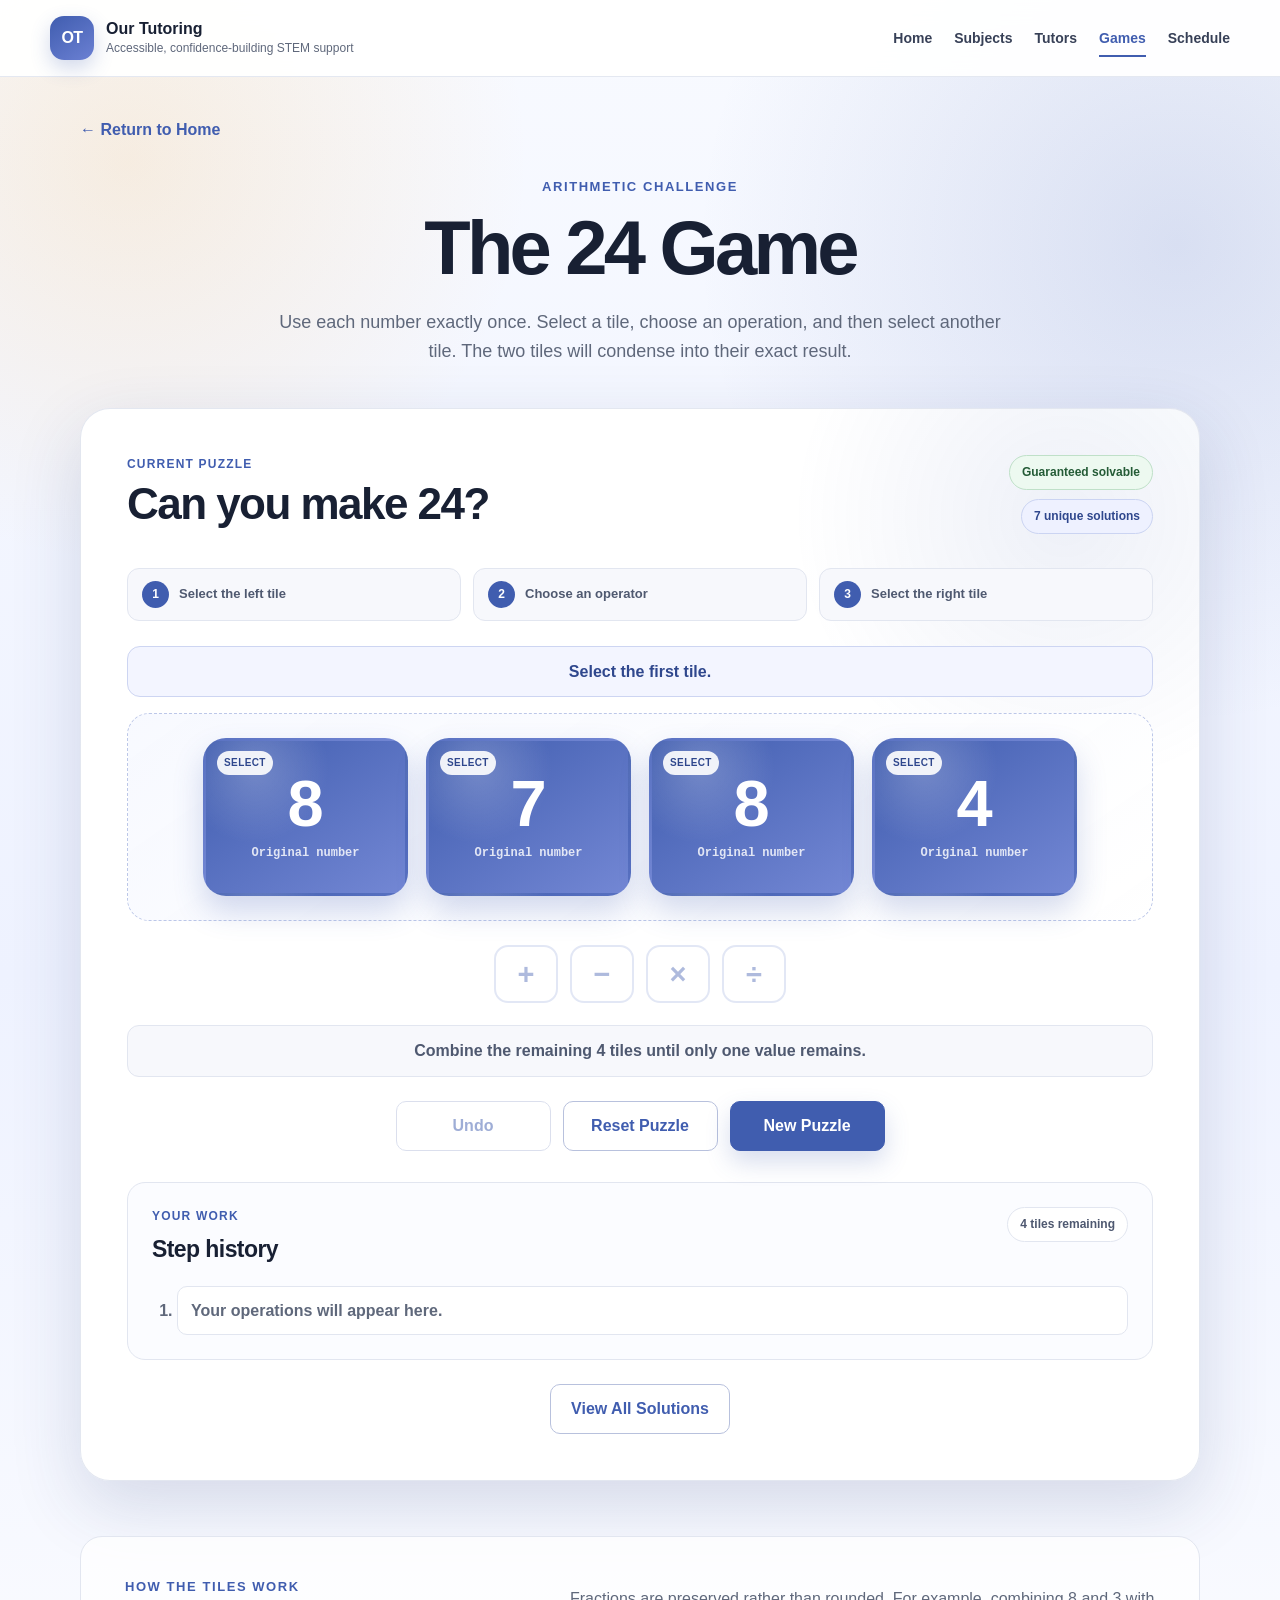
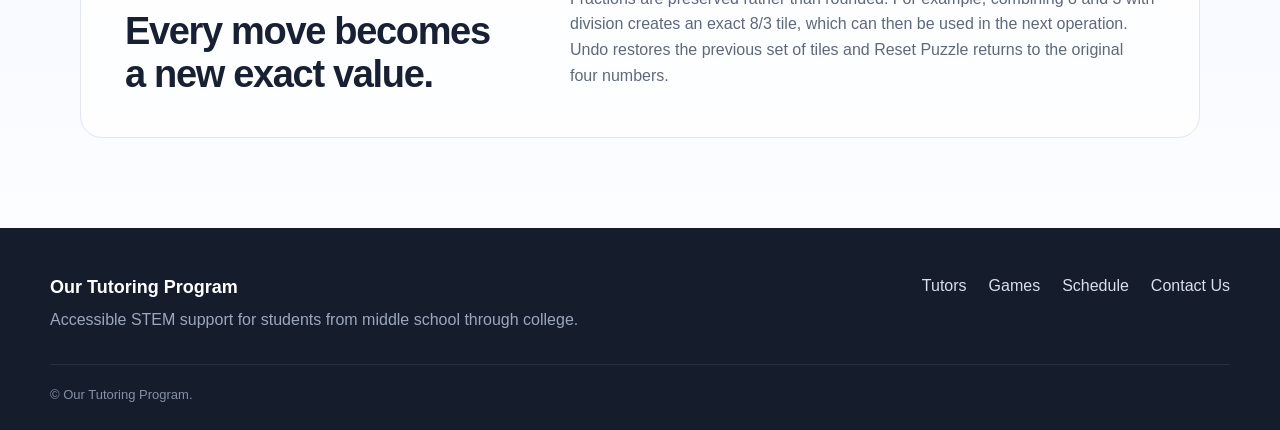
==== games/make_24/index.html @ 6d5e92e6 "Matches v1" ====
<!DOCTYPE html>
<html lang="en">

<head>
    <meta charset="UTF-8">

    <meta
        name="viewport"
        content="width=device-width, initial-scale=1.0"
    >

    <meta
        name="description"
        content="Play an interactive version of the 24 Game using exact arithmetic, step-by-step tile combinations, and a complete solution list."
    >

    <title>Make 24 | Our Tutoring Program</title>

    <link
        rel="stylesheet"
        href="../../styles.css"
    >

    <link
        rel="stylesheet"
        href="make_24.css"
    >

    <script
        src="make_24.js?v=4"
        defer
    ></script>
</head>

<body class="games-page">

    <header class="site-header">
        <div class="nav-container">

            <a
                class="brand"
                href="../../index.html"
                aria-label="Our Tutoring Program home"
            >
                <span
                    class="brand-mark"
                    aria-hidden="true"
                >
                    OT
                </span>

                <span class="brand-text">
                    <strong>Our Tutoring</strong>
                    <span>Accessible, confidence-building STEM support</span>
                </span>
            </a>

            <button
                id="menuButton"
                class="menu-button"
                type="button"
                aria-label="Open navigation menu"
                aria-expanded="false"
                aria-controls="mainNavigation"
            >
                <span></span>
                <span></span>
                <span></span>
            </button>

            <nav
                id="mainNavigation"
                class="main-navigation"
                aria-label="Main navigation"
            >
                <a href="../../index.html#home">Home</a>
                <a href="../../index.html#subjects">Subjects</a>
                <a href="../../index.html#tutors">Tutors</a>

                <a
                    href="../games.html"
                    aria-current="page"
                >
                    Games
                </a>

                <a href="../../scheduling/schedule.html">Schedule</a>
            </nav>

        </div>
    </header>

    <main class="game-page-main">

        <a
            class="game-back-link"
            href="../../index.html"
        >
            ← Return to Home
        </a>

        <section
            class="game-introduction"
            aria-labelledby="gameTitle"
        >
            <p class="eyebrow">
                Arithmetic challenge
            </p>

            <h1 id="gameTitle">
                The 24 Game
            </h1>

            <p>
                Use each number exactly once. Select a tile, choose an
                operation, and then select another tile. The two tiles will
                condense into their exact result.
            </p>
        </section>

        <section
            class="challenge-card"
            aria-labelledby="challengeHeading"
        >
            <div class="challenge-card-header">
                <div>
                    <p class="challenge-label">
                        Current puzzle
                    </p>

                    <h2 id="challengeHeading">
                        Can you make 24?
                    </h2>
                </div>

                <div class="puzzle-metadata">
                    <span class="puzzle-status">
                        Guaranteed solvable
                    </span>

                    <span
                        id="solutionCountBadge"
                        class="solution-count-badge"
                    >
                        Finding solutions…
                    </span>
                </div>
            </div>

            <div class="play-instructions">
                <div>
                    <span>1</span>
                    Select the left tile
                </div>

                <div>
                    <span>2</span>
                    Choose an operator
                </div>

                <div>
                    <span>3</span>
                    Select the right tile
                </div>
            </div>

            <div
                id="selectionPreview"
                class="selection-preview"
                aria-live="polite"
            >
                Select the first tile.
            </div>

            <div
                id="tileWorkspace"
                class="tile-workspace"
                aria-label="Interactive number tiles"
            ></div>

            <div
                id="operatorTray"
                class="operator-tray"
                aria-label="Arithmetic operators"
            >
                <button
                    class="operator-button"
                    type="button"
                    data-operator="+"
                    aria-label="Add"
                    disabled
                >
                    +
                </button>

                <button
                    class="operator-button"
                    type="button"
                    data-operator="-"
                    aria-label="Subtract"
                    disabled
                >
                    −
                </button>

                <button
                    class="operator-button"
                    type="button"
                    data-operator="*"
                    aria-label="Multiply"
                    disabled
                >
                    ×
                </button>

                <button
                    class="operator-button"
                    type="button"
                    data-operator="/"
                    aria-label="Divide"
                    disabled
                >
                    ÷
                </button>
            </div>

            <div
                id="gameFeedback"
                class="game-feedback"
                role="status"
                aria-live="polite"
            >
                Combine the four tiles until only one value remains.
            </div>

            <div class="game-controls">
                <button
                    id="undoButton"
                    class="game-control-button"
                    type="button"
                    disabled
                >
                    Undo
                </button>

                <button
                    id="resetButton"
                    class="game-control-button"
                    type="button"
                >
                    Reset Puzzle
                </button>

                <button
                    id="newPuzzleButton"
                    class="game-primary-button"
                    type="button"
                >
                    New Puzzle
                </button>
            </div>

            <section
                class="move-history-section"
                aria-labelledby="moveHistoryHeading"
            >
                <div class="move-history-header">
                    <div>
                        <p class="challenge-label">
                            Your work
                        </p>

                        <h3 id="moveHistoryHeading">
                            Step history
                        </h3>
                    </div>

                    <span
                        id="remainingTileCount"
                        class="remaining-tile-count"
                    >
                        4 tiles remaining
                    </span>
                </div>

                <ol
                    id="moveHistory"
                    class="move-history"
                >
                    <li class="empty-history">
                        Your operations will appear here.
                    </li>
                </ol>
            </section>

            <div class="solution-actions">
                <button
                    id="solutionsButton"
                    class="game-secondary-button"
                    type="button"
                    aria-expanded="false"
                    aria-controls="solutionsPanel"
                >
                    View All Solutions
                </button>
            </div>

            <section
                id="solutionsPanel"
                class="solutions-panel"
                hidden
                aria-labelledby="solutionsHeading"
            >
                <div class="solutions-header">
                    <div>
                        <p class="solution-label">
                            Complete answer key
                        </p>

                        <h3 id="solutionsHeading">
                            All unique solutions
                        </h3>
                    </div>

                    <span id="solutionsPanelCount"></span>
                </div>

                <p class="solutions-explanation">
                    Equivalent mirror arrangements for commutative operations
                    are removed, matching the uniqueness rules used by the
                    original Python solver.
                </p>

                <ol
                    id="solutionsList"
                    class="solutions-list"
                ></ol>
            </section>

            <p
                id="gameAnnouncement"
                class="visually-hidden"
                aria-live="polite"
            ></p>
        </section>

        <section class="game-explanation">
            <div>
                <p class="eyebrow">
                    How the tiles work
                </p>

                <h2>
                    Every move becomes a new exact value.
                </h2>
            </div>

            <p>
                Fractions are preserved rather than rounded. For example,
                combining 8 and 3 with division creates an exact 8/3 tile,
                which can then be used in the next operation. Undo restores
                the previous set of tiles and Reset Puzzle returns to the
                original four numbers.
            </p>
        </section>

    </main>

    <footer class="site-footer">
        <div class="footer-container">
            <div>
                <strong>
                    Our Tutoring Program
                </strong>

                <p>
                    Accessible STEM support for students from middle school
                    through college.
                </p>
            </div>

            <div class="footer-links">
                <a href="../../contact_us/contact_us.html">
                    Tutors
                </a>

                <a href="../games.html">
                    Games
                </a>

                <a href="../../scheduling/schedule.html">
                    Schedule
                </a>

                <a href="mailto:mingbei.liu@gmail.com">
                    Contact Us
                </a>
            </div>
        </div>

        <p class="copyright">
            © Our Tutoring Program.
        </p>
    </footer>

</body>

</html>
---- styles.css ----
:root {
    --primary: #405daf;
    --primary-dark: #2f478d;
    --primary-light: #eef1ff;
    --accent: #f4b860;
    --ink: #182033;
    --muted: #5f687b;
    --surface: #ffffff;
    --surface-soft: #f7f8fc;
    --border: #e2e6f0;
    --shadow: 0 18px 50px rgba(32, 49, 94, 0.12);
    --shadow-soft: 0 10px 30px rgba(32, 49, 94, 0.08);
}

* {
    box-sizing: border-box;
}

html {
    scroll-behavior: smooth;
}

body {
    margin: 0;
    color: var(--ink);
    background: #ffffff;
    font-family: Arial, Helvetica, sans-serif;
    line-height: 1.6;
}

body.modal-open {
    overflow: hidden;
}

button,
a,
input {
    font: inherit;
}

a {
    color: inherit;
}

button {
    cursor: pointer;
}

img {
    display: block;
    max-width: 100%;
}

[hidden] {
    display: none !important;
}

.site-header {
    position: sticky;
    z-index: 100;
    top: 0;
    border-bottom: 1px solid rgba(226, 230, 240, 0.9);
    background: rgba(255, 255, 255, 0.94);
    backdrop-filter: blur(14px);
}

.nav-container {
    display: flex;
    width: min(1180px, calc(100% - 40px));
    min-height: 76px;
    align-items: center;
    justify-content: space-between;
    gap: 24px;
    margin: 0 auto;
}

.brand {
    display: inline-flex;
    align-items: center;
    gap: 12px;
    text-decoration: none;
}

.brand-mark {
    display: grid;
    width: 44px;
    height: 44px;
    place-items: center;
    color: #ffffff;
    background: linear-gradient(145deg, var(--primary), #6b80d3);
    border-radius: 14px;
    box-shadow: 0 8px 20px rgba(64, 93, 175, 0.24);
    font-weight: 800;
    letter-spacing: -0.04em;
}

.brand-text {
    display: flex;
    flex-direction: column;
    line-height: 1.15;
}

.brand-text strong {
    font-size: 16px;
}

.brand-text span {
    margin-top: 4px;
    color: var(--muted);
    font-size: 12px;
}

.main-navigation {
    display: flex;
    align-items: center;
    gap: 22px;
}

.main-navigation > a {
    position: relative;
    color: #374057;
    font-size: 14px;
    font-weight: 700;
    text-decoration: none;
}

.main-navigation > a::after {
    position: absolute;
    right: 0;
    bottom: -8px;
    left: 0;
    height: 2px;
    background: var(--primary);
    content: "";
    transform: scaleX(0);
    transition: transform 0.2s ease;
}

.main-navigation > a:hover::after,
.main-navigation > a:focus-visible::after {
    transform: scaleX(1);
}

.account-controls {
    display: flex;
    align-items: center;
    gap: 10px;
    margin-left: 2px;
}

.nav-login-button,
.nav-signup-button,
.logout-button {
    padding: 10px 17px;
    border-radius: 9px;
    font-size: 14px;
    font-weight: 800;
}

.nav-login-button,
.logout-button {
    color: var(--primary);
    background: #ffffff;
    border: 1px solid var(--border);
}

.nav-signup-button {
    color: #ffffff;
    background: var(--primary);
    border: 1px solid var(--primary);
}

.nav-login-button:hover,
.logout-button:hover {
    background: var(--primary-light);
}

.nav-signup-button:hover {
    background: var(--primary-dark);
}

.welcome-user {
    max-width: 170px;
    overflow: hidden;
    color: #35405b;
    font-size: 14px;
    font-weight: 700;
    text-overflow: ellipsis;
    white-space: nowrap;
}

.menu-button {
    display: none;
    width: 44px;
    height: 44px;
    align-items: center;
    justify-content: center;
    flex-direction: column;
    gap: 5px;
    padding: 0;
    background: transparent;
    border: 1px solid var(--border);
    border-radius: 10px;
}

.menu-button span {
    width: 20px;
    height: 2px;
    background: var(--ink);
}

.hero-section {
    position: relative;
    overflow: hidden;
    background:
        radial-gradient(circle at 20% 15%, rgba(244, 184, 96, 0.17), transparent 28%),
        linear-gradient(135deg, #f9faff 0%, #eef2ff 52%, #ffffff 100%);
}

.hero-decoration {
    position: absolute;
    border: 1px solid rgba(64, 93, 175, 0.12);
    border-radius: 50%;
}

.hero-decoration-one {
    top: -170px;
    right: -110px;
    width: 470px;
    height: 470px;
}

.hero-decoration-two {
    bottom: -220px;
    left: -150px;
    width: 430px;
    height: 430px;
}

.hero-container {
    position: relative;
    display: grid;
    width: min(1180px, calc(100% - 40px));
    min-height: 650px;
    grid-template-columns: minmax(0, 1.05fr) minmax(380px, 0.95fr);
    align-items: center;
    gap: 75px;
    margin: 0 auto;
    padding: 86px 0 96px;
}

.eyebrow {
    margin: 0 0 12px;
    color: var(--primary);
    font-size: 13px;
    font-weight: 800;
    letter-spacing: 0.12em;
    text-transform: uppercase;
}

.hero-copy h1 {
    max-width: 720px;
    margin: 0;
    font-size: clamp(42px, 5.1vw, 69px);
    line-height: 1.04;
    letter-spacing: -0.045em;
}

.hero-copy h1 span {
    color: var(--primary);
}

.hero-description {
    max-width: 660px;
    margin: 26px 0 0;
    color: var(--muted);
    font-size: 19px;
    line-height: 1.7;
}

.hero-actions {
    display: flex;
    flex-wrap: wrap;
    gap: 14px;
    margin-top: 33px;
}

.primary-button,
.secondary-button,
.light-button {
    display: inline-flex;
    min-height: 52px;
    align-items: center;
    justify-content: center;
    padding: 13px 23px;
    border-radius: 10px;
    font-weight: 800;
    text-align: center;
    text-decoration: none;
    transition: transform 0.2s ease, box-shadow 0.2s ease, background 0.2s ease;
}

.primary-button {
    color: #ffffff;
    background: var(--primary);
    box-shadow: 0 12px 25px rgba(64, 93, 175, 0.23);
}

.primary-button:hover,
.light-button:hover {
    transform: translateY(-2px);
    box-shadow: 0 14px 30px rgba(64, 93, 175, 0.25);
}

.secondary-button {
    color: var(--primary);
    background: #ffffff;
    border: 1px solid var(--border);
}

.secondary-button:hover {
    background: var(--primary-light);
    transform: translateY(-2px);
}

.hero-benefits {
    display: flex;
    flex-wrap: wrap;
    gap: 10px 22px;
    margin-top: 27px;
    color: #596276;
    font-size: 14px;
    font-weight: 700;
}

.hero-visual {
    position: relative;
    min-height: 430px;
}

.visual-card {
    background: rgba(255, 255, 255, 0.95);
    border: 1px solid rgba(226, 230, 240, 0.95);
    box-shadow: var(--shadow);
}

.main-visual-card {
    position: absolute;
    top: 50%;
    right: 20px;
    width: min(100%, 430px);
    padding: 34px;
    border-radius: 24px;
    transform: translateY(-50%) rotate(1.5deg);
}

.visual-label {
    margin: 0 0 24px;
    color: var(--muted);
    font-size: 13px;
    font-weight: 800;
    letter-spacing: 0.08em;
    text-transform: uppercase;
}

.session-row {
    display: flex;
    align-items: center;
    gap: 16px;
}

.session-icon {
    display: grid;
    width: 62px;
    height: 62px;
    flex: 0 0 auto;
    place-items: center;
    color: #ffffff;
    background: linear-gradient(145deg, var(--primary), #7386d1);
    border-radius: 18px;
    font-size: 29px;
    font-weight: 800;
}

.session-row div:last-child {
    display: flex;
    flex-direction: column;
}

.session-row strong {
    font-size: 17px;
}

.session-row span {
    color: var(--muted);
    font-size: 14px;
}

.progress-label {
    display: flex;
    justify-content: space-between;
    margin-top: 40px;
    color: var(--muted);
    font-size: 13px;
}

.progress-label strong {
    color: var(--primary);
}

.progress-track {
    height: 10px;
    margin-top: 10px;
    overflow: hidden;
    background: #e8ebf5;
    border-radius: 999px;
}

.progress-fill {
    width: 78%;
    height: 100%;
    background: linear-gradient(90deg, var(--primary), #8a9be0);
    border-radius: inherit;
}

.floating-card {
    position: absolute;
    z-index: 2;
    display: flex;
    align-items: center;
    gap: 12px;
    padding: 15px 18px;
    border-radius: 16px;
}

.floating-card-top {
    top: 26px;
    right: 0;
}

.floating-card-bottom {
    bottom: 34px;
    left: 0;
}

.floating-icon {
    display: grid;
    width: 38px;
    height: 38px;
    place-items: center;
    color: var(--primary);
    background: var(--primary-light);
    border-radius: 12px;
    font-weight: 800;
}

.floating-card div {
    display: flex;
    flex-direction: column;
}

.floating-card strong {
    font-size: 14px;
}

.floating-card span:last-child {
    color: var(--muted);
    font-size: 12px;
}

.section {
    width: min(1180px, calc(100% - 40px));
    margin: 0 auto;
    padding: 92px 0;
}

.section-heading {
    max-width: 720px;
    margin: 0 auto 42px;
    text-align: center;
}

.section-heading h2,
.benefits-copy h2,
.final-cta-card h2 {
    margin: 0;
    font-size: clamp(32px, 4vw, 47px);
    line-height: 1.15;
    letter-spacing: -0.035em;
}

.section-heading > p:last-child,
.benefits-copy > p,
.final-cta-card > div > p:last-child {
    margin: 17px auto 0;
    color: var(--muted);
    font-size: 17px;
}

.subject-grid {
    display: grid;
    grid-template-columns: repeat(4, minmax(0, 1fr));
    gap: 18px;
}

.subject-card {
    padding: 28px;
    background: var(--surface);
    border: 1px solid var(--border);
    border-radius: 18px;
    box-shadow: var(--shadow-soft);
    transition: transform 0.2s ease, box-shadow 0.2s ease;
}

.subject-card:hover {
    transform: translateY(-5px);
    box-shadow: var(--shadow);
}

.subject-icon {
    display: grid;
    width: 54px;
    height: 54px;
    place-items: center;
    color: var(--primary);
    background: var(--primary-light);
    border-radius: 15px;
    font-size: 21px;
    font-weight: 800;
}

.subject-card h3 {
    margin: 20px 0 8px;
    font-size: 20px;
}

.subject-card p {
    margin: 0;
    color: var(--muted);
    font-size: 15px;
}

.benefits-section {
    padding-top: 25px;
}

.benefits-panel {
    display: grid;
    grid-template-columns: 0.9fr 1.1fr;
    gap: 70px;
    padding: 58px;
    background: linear-gradient(135deg, #f6f8ff, #ffffff);
    border: 1px solid var(--border);
    border-radius: 28px;
    box-shadow: var(--shadow-soft);
}

.benefits-copy {
    align-self: center;
}

.text-link {
    display: inline-block;
    margin-top: 25px;
    color: var(--primary);
    font-weight: 800;
    text-decoration: none;
}

.text-link:hover {
    text-decoration: underline;
}

.benefit-list {
    display: grid;
    gap: 16px;
}

.benefit-list article {
    display: flex;
    gap: 18px;
    padding: 22px;
    background: #ffffff;
    border: 1px solid var(--border);
    border-radius: 16px;
}

.benefit-list article > span {
    color: var(--primary);
    font-size: 13px;
    font-weight: 900;
}

.benefit-list h3 {
    margin: 0 0 5px;
    font-size: 18px;
}

.benefit-list p {
    margin: 0;
    color: var(--muted);
    font-size: 14px;
}

.tutors-section {
    padding-top: 76px;
}

.tutor-grid {
    display: grid;
    grid-template-columns: repeat(3, minmax(0, 1fr));
    gap: 24px;
}

.tutor-card {
    overflow: hidden;
    background: #ffffff;
    border: 1px solid var(--border);
    border-radius: 20px;
    box-shadow: var(--shadow-soft);
    transition: transform 0.2s ease, box-shadow 0.2s ease;
}

.tutor-card:hover {
    transform: translateY(-6px);
    box-shadow: var(--shadow);
}

.tutor-card img {
    width: 100%;
    height: 270px;
    object-fit: cover;
    object-position: center top;
    background: var(--surface-soft);
}

.tutor-card-content {
    padding: 25px;
}

.tutor-subject {
    color: var(--primary);
    font-size: 12px;
    font-weight: 800;
    letter-spacing: 0.06em;
    text-transform: uppercase;
}

.tutor-card h3 {
    margin: 8px 0 7px;
    font-size: 25px;
}

.tutor-card p {
    min-height: 72px;
    margin: 0;
    color: var(--muted);
    font-size: 15px;
}

.tutor-card a {
    display: inline-block;
    margin-top: 18px;
    color: var(--primary);
    font-weight: 800;
    text-decoration: none;
}

.tutor-card a:hover {
    text-decoration: underline;
}

.centered-action {
    display: flex;
    justify-content: center;
    margin-top: 36px;
}

.final-cta-section {
    width: min(1180px, calc(100% - 40px));
    margin: 0 auto;
    padding: 0 0 90px;
}

.final-cta-card {
    display: flex;
    align-items: center;
    justify-content: space-between;
    gap: 40px;
    padding: 52px 58px;
    color: #ffffff;
    background:
        radial-gradient(circle at 80% 15%, rgba(255, 255, 255, 0.18), transparent 24%),
        linear-gradient(135deg, var(--primary-dark), var(--primary));
    border-radius: 25px;
    box-shadow: 0 22px 55px rgba(47, 71, 141, 0.25);
}

.final-cta-card .eyebrow,
.final-cta-card > div > p:last-child {
    color: rgba(255, 255, 255, 0.78);
}

.final-cta-card > div {
    max-width: 720px;
}

.light-button {
    flex: 0 0 auto;
    color: var(--primary-dark);
    background: #ffffff;
}

.site-footer {
    padding: 45px 0 24px;
    color: #d9deeb;
    background: #151c2c;
}

.footer-container {
    display: flex;
    width: min(1180px, calc(100% - 40px));
    align-items: flex-start;
    justify-content: space-between;
    gap: 30px;
    margin: 0 auto;
}

.footer-container strong {
    color: #ffffff;
    font-size: 18px;
}

.footer-container p {
    margin: 5px 0 0;
    color: #9ca7bd;
}

.footer-links {
    display: flex;
    flex-wrap: wrap;
    gap: 22px;
}

.footer-links a {
    color: #d9deeb;
    text-decoration: none;
}

.footer-links a:hover {
    color: #ffffff;
}

.copyright {
    width: min(1180px, calc(100% - 40px));
    margin: 32px auto 0;
    padding-top: 20px;
    color: #8590a7;
    border-top: 1px solid rgba(255, 255, 255, 0.08);
    font-size: 13px;
}

.auth-dialog {
    width: min(920px, calc(100% - 30px));
    max-height: calc(100vh - 30px);
    padding: 0;
    overflow: auto;
    background: #ffffff;
    border: 0;
    border-radius: 24px;
    box-shadow: 0 30px 90px rgba(9, 19, 48, 0.35);
}

.auth-dialog::backdrop {
    background: rgba(12, 18, 33, 0.62);
    backdrop-filter: blur(4px);
}

.auth-layout {
    display: grid;
    grid-template-columns: 0.9fr 1.1fr;
    min-height: 600px;
}

.auth-decoration {
    position: relative;
    padding: 58px 42px;
    color: #ffffff;
    background:
        radial-gradient(circle at 85% 10%, rgba(255, 255, 255, 0.16), transparent 28%),
        linear-gradient(145deg, var(--primary-dark), var(--primary));
}

.auth-decoration .eyebrow {
    color: rgba(255, 255, 255, 0.7);
}

.auth-decoration h2 {
    margin: 0;
    font-size: 36px;
    line-height: 1.15;
    letter-spacing: -0.035em;
}

.auth-decoration > p:not(.eyebrow) {
    margin: 18px 0 34px;
    color: rgba(255, 255, 255, 0.76);
}

.auth-feature {
    display: flex;
    align-items: center;
    gap: 11px;
    margin-top: 17px;
}

.auth-feature span {
    display: grid;
    width: 30px;
    height: 30px;
    place-items: center;
    color: var(--primary-dark);
    background: #ffffff;
    border-radius: 50%;
    font-size: 13px;
    font-weight: 900;
}

.auth-feature p {
    margin: 0;
    font-size: 14px;
    font-weight: 700;
}

.auth-form-panel {
    position: relative;
    padding: 46px 48px 34px;
}

.close-auth-button {
    display: grid;
    width: 38px;
    height: 38px;
    place-items: center;
    padding: 0;
    border-radius: 50%;
    font-size: 26px;
    line-height: 1;
}

.desktop-close-button {
    position: absolute;
    top: 18px;
    right: 18px;
    color: var(--muted);
    background: var(--surface-soft);
    border: 1px solid var(--border);
}

.mobile-close-button {
    display: none;
}

.auth-tabs {
    display: grid;
    grid-template-columns: 1fr 1fr;
    gap: 5px;
    margin: 0 45px 34px 0;
    padding: 5px;
    background: var(--surface-soft);
    border-radius: 11px;
}

.auth-tab {
    padding: 10px;
    color: var(--muted);
    background: transparent;
    border: 0;
    border-radius: 8px;
    font-weight: 800;
}

.auth-tab.active {
    color: var(--primary);
    background: #ffffff;
    box-shadow: 0 4px 12px rgba(33, 47, 85, 0.08);
}

.auth-panel h2 {
    margin: 0;
    font-size: 30px;
    letter-spacing: -0.03em;
}

.auth-panel > p {
    margin: 7px 0 24px;
    color: var(--muted);
}

.auth-panel form {
    display: grid;
}

.auth-panel label {
    margin: 14px 0 6px;
    color: #353e53;
    font-size: 13px;
    font-weight: 800;
}

.auth-panel input {
    width: 100%;
    min-height: 46px;
    padding: 10px 12px;
    color: var(--ink);
    background: #ffffff;
    border: 1px solid #cfd5e3;
    border-radius: 9px;
    outline: none;
}

.auth-panel input:focus {
    border-color: var(--primary);
    box-shadow: 0 0 0 3px rgba(64, 93, 175, 0.13);
}

.auth-submit-button {
    min-height: 49px;
    margin-top: 24px;
    color: #ffffff;
    background: var(--primary);
    border: 0;
    border-radius: 9px;
    font-weight: 800;
}

.auth-submit-button:hover {
    background: var(--primary-dark);
}

.auth-message {
    margin-bottom: 18px;
    padding: 11px 13px;
    color: #245b36;
    background: #edf9f0;
    border: 1px solid #bfe0c8;
    border-radius: 8px;
    font-size: 14px;
}

.auth-message.error {
    color: #8a1c1c;
    background: #fff0f0;
    border-color: #e7aaaa;
}

.prototype-note {
    margin: 24px 0 0;
    color: #7b8497;
    font-size: 12px;
    line-height: 1.5;
}

@media (max-width: 980px) {
    .main-navigation {
        position: absolute;
        top: 76px;
        right: 20px;
        left: 20px;
        display: none;
        align-items: stretch;
        flex-direction: column;
        gap: 4px;
        padding: 18px;
        background: #ffffff;
        border: 1px solid var(--border);
        border-radius: 16px;
        box-shadow: var(--shadow);
    }

    .main-navigation.open {
        display: flex;
    }

    .main-navigation > a {
        padding: 10px;
    }

    .main-navigation > a::after {
        display: none;
    }

    .account-controls {
        display: grid;
        grid-template-columns: 1fr 1fr;
        margin-top: 8px;
    }

    .signed-in-controls {
        grid-template-columns: 1fr auto;
        align-items: center;
    }

    .welcome-user {
        padding-left: 10px;
    }

    .menu-button {
        display: flex;
    }

    .hero-container {
        grid-template-columns: 1fr;
        gap: 35px;
        padding: 68px 0 85px;
    }

    .hero-copy {
        max-width: 790px;
    }

    .hero-visual {
        width: min(100%, 610px);
        min-height: 390px;
        margin: 0 auto;
    }

    .main-visual-card {
        right: 50%;
        transform: translate(50%, -50%) rotate(1.5deg);
    }

    .subject-grid {
        grid-template-columns: repeat(2, minmax(0, 1fr));
    }

    .benefits-panel {
        grid-template-columns: 1fr;
        gap: 40px;
    }

    .tutor-card img {
        height: 240px;
    }
}

@media (max-width: 760px) {
    .nav-container,
    .hero-container,
    .section,
    .final-cta-section,
    .footer-container,
    .copyright {
        width: min(100% - 28px, 1180px);
    }

    .brand-text span {
        display: none;
    }

    .hero-copy h1 {
        font-size: clamp(39px, 11vw, 55px);
    }

    .hero-description {
        font-size: 17px;
    }

    .section {
        padding: 72px 0;
    }

    .subject-grid,
    .tutor-grid {
        grid-template-columns: 1fr;
    }

    .tutor-card {
        display: grid;
        grid-template-columns: 175px 1fr;
    }

    .tutor-card img {
        height: 100%;
        min-height: 265px;
    }

    .tutor-card p {
        min-height: 0;
    }

    .benefits-panel {
        padding: 34px 26px;
    }

    .final-cta-card {
        align-items: flex-start;
        flex-direction: column;
        padding: 38px 28px;
    }

    .footer-container {
        flex-direction: column;
    }

    .auth-dialog {
        width: min(600px, calc(100% - 20px));
    }

    .auth-layout {
        grid-template-columns: 1fr;
    }

    .auth-decoration {
        padding: 34px 28px;
    }

    .auth-decoration h2 {
        max-width: 500px;
        font-size: 30px;
    }

    .auth-decoration > p:not(.eyebrow),
    .auth-feature {
        display: none;
    }

    .mobile-close-button {
        position: absolute;
        top: 14px;
        right: 14px;
        display: grid;
        color: #ffffff;
        background: rgba(255, 255, 255, 0.12);
        border: 1px solid rgba(255, 255, 255, 0.3);
    }

    .desktop-close-button {
        display: none;
    }

    .auth-form-panel {
        padding: 30px 28px;
    }

    .auth-tabs {
        margin-right: 0;
    }
}

@media (max-width: 540px) {
    .nav-container {
        min-height: 68px;
    }

    .main-navigation {
        top: 68px;
    }

    .brand-mark {
        width: 40px;
        height: 40px;
    }

    .hero-container {
        min-height: auto;
        padding: 54px 0 68px;
    }

    .hero-actions {
        flex-direction: column;
    }

    .primary-button,
    .secondary-button {
        width: 100%;
    }

    .hero-benefits {
        align-items: flex-start;
        flex-direction: column;
    }

    .hero-visual {
        min-height: 335px;
    }

    .main-visual-card {
        width: calc(100% - 18px);
        padding: 25px;
    }

    .floating-card-top {
        top: 0;
        right: 0;
    }

    .floating-card-bottom {
        bottom: 0;
    }

    .subject-grid {
        grid-template-columns: 1fr;
    }

    .tutor-card {
        display: block;
    }

    .tutor-card img {
        height: 275px;
        min-height: 0;
    }

    .section-heading h2,
    .benefits-copy h2,
    .final-cta-card h2 {
        font-size: 32px;
    }

    .account-controls {
        grid-template-columns: 1fr;
    }

    .signed-in-controls {
        grid-template-columns: 1fr;
    }

    .welcome-user {
        padding: 10px;
    }
}

/* ==========================================================
   Contact page

   Every selector is scoped beneath .contact-page so these rules
   cannot override the redesigned homepage.
   ========================================================== */

body.contact-page {
    min-height: 100vh;
    margin: 0;
    color: var(--ink);
    background:
        radial-gradient(circle at 8% 4%, rgba(244, 184, 96, 0.18), transparent 24rem),
        radial-gradient(circle at 94% 12%, rgba(64, 93, 175, 0.16), transparent 27rem),
        linear-gradient(180deg, #f7f9ff 0%, #eef2fb 100%);
}

.contact-page .contact-page-main {
    width: min(1040px, calc(100% - 40px));
    margin: 0 auto;
    padding: 52px 0 64px;
}

.contact-page .contact-page-header {
    max-width: 760px;
    margin: 0 auto 38px;
    text-align: center;
}

.contact-page .contact-page-eyebrow {
    margin: 0 0 8px;
    color: var(--primary);
    font-size: 13px;
    font-weight: 800;
    letter-spacing: 0.12em;
    text-transform: uppercase;
}

.contact-page .contact-page-header h1 {
    margin: 0;
    color: var(--ink);
    font-size: clamp(38px, 6vw, 58px);
    line-height: 1.08;
    letter-spacing: -0.04em;
}

.contact-page .contact-page-header > p:last-child {
    max-width: 650px;
    margin: 18px auto 0;
    color: var(--muted);
    font-size: 17px;
}

.contact-page .contact-card {
    display: grid;
    grid-template-columns: 220px minmax(0, 1fr);
    grid-template-areas:
        "title title"
        "photo contact"
        "photo resume"
        "bio bio";
    align-items: start;
    column-gap: 38px;
    row-gap: 14px;
    margin-bottom: 28px;
    padding: 34px;
    overflow: hidden;
    background: rgba(255, 255, 255, 0.96);
    border: 1px solid rgba(226, 230, 240, 0.95);
    border-radius: 22px;
    box-shadow: var(--shadow-soft);
}

.contact-page .contact-card h2 {
    grid-area: title;
    margin: 0 0 10px;
    color: var(--primary-dark);
    font-size: 30px;
    line-height: 1.2;
    text-align: left;
}

.contact-page .profile-picture {
    grid-area: photo;
    width: 220px;
    height: 220px;
    margin: 0;
    object-fit: cover;
    object-position: center top;
    background: var(--surface-soft);
    border: 7px solid #ffffff;
    border-radius: 22px;
    box-shadow: 0 12px 30px rgba(32, 49, 94, 0.14);
}

.contact-page .contact-information {
    grid-area: contact;
    align-self: end;
    margin: 0;
    padding: 20px 22px;
    background: var(--primary-light);
    border: 1px solid rgba(64, 93, 175, 0.12);
    border-radius: 14px;
    text-align: left;
}

.contact-page .contact-information p {
    margin: 7px 0;
    overflow-wrap: anywhere;
}

.contact-page .contact-information a {
    color: var(--primary-dark);
    font-weight: 800;
    text-decoration-thickness: 1px;
    text-underline-offset: 3px;
}

.contact-page .contact-information a:hover,
.contact-page .contact-information a:focus-visible {
    color: var(--primary);
}

.contact-page .resume-link {
    grid-area: resume;
    align-self: start;
    margin: 0;
    text-align: left;
}

.contact-page .resume-link a,
.contact-page .return-link a {
    display: inline-flex;
    min-height: 46px;
    align-items: center;
    justify-content: center;
    padding: 11px 19px;
    color: #ffffff;
    background: var(--primary);
    border: 1px solid var(--primary);
    border-radius: 10px;
    box-shadow: 0 8px 20px rgba(64, 93, 175, 0.2);
    font-weight: 800;
    text-align: center;
    text-decoration: none;
    transition:
        background-color 0.2s ease,
        border-color 0.2s ease,
        box-shadow 0.2s ease,
        transform 0.2s ease;
}

.contact-page .resume-link a:hover,
.contact-page .resume-link a:focus-visible,
.contact-page .return-link a:hover,
.contact-page .return-link a:focus-visible {
    color: #ffffff;
    background: var(--primary-dark);
    border-color: var(--primary-dark);
    box-shadow: 0 11px 25px rgba(47, 71, 141, 0.24);
    transform: translateY(-2px);
}

.contact-page .resume-link a:active,
.contact-page .return-link a:active {
    transform: translateY(0);
}

.contact-page .tutor-bio {
    grid-area: bio;
    max-width: none;
    margin: 10px 0 0;
    padding-top: 26px;
    color: #424b60;
    border-top: 1px solid var(--border);
}

.contact-page .tutor-bio p {
    margin: 0 0 17px;
}

.contact-page .tutor-bio p:last-child {
    margin-bottom: 0;
}

.contact-page .contact-card--compact {
    grid-template-columns: 1fr;
    grid-template-areas:
        "title"
        "contact";
}

.contact-page .contact-card--compact h2,
.contact-page .contact-card--compact .contact-information {
    width: 100%;
}

.contact-page .return-link {
    margin: 34px 0 0;
    text-align: center;
}

.contact-page .return-link a {
    color: var(--primary-dark);
    background: #ffffff;
    border-color: var(--border);
    box-shadow: var(--shadow-soft);
}

.contact-page .return-link a:hover,
.contact-page .return-link a:focus-visible {
    color: #ffffff;
}

@media (max-width: 720px) {
    .contact-page .contact-page-main {
        width: min(100% - 24px, 1040px);
        padding: 34px 0 46px;
    }

    .contact-page .contact-page-header {
        margin-bottom: 28px;
    }

    .contact-page .contact-card {
        grid-template-columns: 1fr;
        grid-template-areas:
            "title"
            "photo"
            "contact"
            "resume"
            "bio";
        gap: 18px;
        padding: 24px;
    }

    .contact-page .contact-card h2 {
        margin-bottom: 0;
        text-align: center;
    }

    .contact-page .profile-picture {
        width: min(220px, 72vw);
        height: min(220px, 72vw);
        margin: 0 auto;
        border-radius: 50%;
    }

    .contact-page .contact-information,
    .contact-page .resume-link {
        text-align: center;
    }

    .contact-page .tutor-bio {
        margin-top: 0;
        padding-top: 22px;
    }
}

@media (max-width: 430px) {
    .contact-page .contact-page-main {
        width: min(100% - 16px, 1040px);
    }

    .contact-page .contact-page-header h1 {
        font-size: 36px;
    }

    .contact-page .contact-page-header > p:last-child {
        font-size: 15px;
    }

    .contact-page .contact-card {
        padding: 19px;
        border-radius: 17px;
    }

    .contact-page .contact-card h2 {
        font-size: 26px;
    }

    .contact-page .resume-link a,
    .contact-page .return-link a {
        width: 100%;
    }
}
---- games/make_24/make_24.css ----
:root {
    --game-success: #237a4b;
    --game-success-soft: #edf9f1;
    --game-error: #9b3030;
    --game-error-soft: #fff0f0;
    --game-selection: #f4b860;
    --game-card-shadow:
        0 24px 70px rgba(38, 57, 110, 0.16);
}

body.games-page {
    min-height: 100vh;
    background:
        radial-gradient(
            circle at 10% 8%,
            rgba(244, 184, 96, 0.19),
            transparent 25rem
        ),
        radial-gradient(
            circle at 92% 12%,
            rgba(64, 93, 175, 0.16),
            transparent 30rem
        ),
        linear-gradient(
            180deg,
            #f8faff 0%,
            #eef2ff 48%,
            #ffffff 100%
        );
}

.main-navigation > a[aria-current="page"] {
    color: var(--primary);
}

.main-navigation > a[aria-current="page"]::after {
    transform: scaleX(1);
}

.game-page-main {
    width: min(1120px, calc(100% - 40px));
    margin: 0 auto;
    padding: 40px 0 90px;
}

.game-back-link {
    display: inline-block;
    margin-bottom: 34px;
    color: var(--primary);
    font-weight: 800;
    text-decoration: none;
}

.game-back-link:hover,
.game-back-link:focus-visible {
    text-decoration: underline;
}

.game-introduction {
    max-width: 820px;
    margin: 0 auto 42px;
    text-align: center;
}

.game-introduction h1 {
    margin: 0;
    color: var(--ink);
    font-size: clamp(46px, 8vw, 76px);
    line-height: 1.02;
    letter-spacing: -0.05em;
}

.game-introduction > p:last-child {
    max-width: 730px;
    margin: 21px auto 0;
    color: var(--muted);
    font-size: 18px;
}

.challenge-card {
    padding: 46px;
    background:
        radial-gradient(
            circle at 88% 10%,
            rgba(64, 93, 175, 0.09),
            transparent 17rem
        ),
        rgba(255, 255, 255, 0.97);
    border: 1px solid rgba(226, 230, 240, 0.95);
    border-radius: 30px;
    box-shadow: var(--game-card-shadow);
}

.challenge-card-header {
    display: flex;
    align-items: flex-start;
    justify-content: space-between;
    gap: 28px;
}

.challenge-label,
.solution-label {
    margin: 0 0 5px;
    color: var(--primary);
    font-size: 12px;
    font-weight: 900;
    letter-spacing: 0.1em;
    text-transform: uppercase;
}

.challenge-card-header h2 {
    margin: 0;
    font-size: clamp(30px, 5vw, 44px);
    line-height: 1.15;
    letter-spacing: -0.035em;
}

.puzzle-metadata {
    display: flex;
    align-items: flex-end;
    flex-direction: column;
    gap: 9px;
}

.puzzle-status,
.solution-count-badge,
.remaining-tile-count {
    display: inline-flex;
    align-items: center;
    min-height: 34px;
    padding: 7px 12px;
    border-radius: 999px;
    font-size: 12px;
    font-weight: 900;
}

.puzzle-status {
    color: #245b36;
    background: #edf9f0;
    border: 1px solid #bfe0c8;
}

.solution-count-badge {
    color: var(--primary-dark);
    background: var(--primary-light);
    border: 1px solid #cbd4f2;
}

.play-instructions {
    display: grid;
    grid-template-columns: repeat(3, minmax(0, 1fr));
    gap: 12px;
    margin-top: 34px;
}

.play-instructions div {
    display: flex;
    align-items: center;
    gap: 10px;
    padding: 12px 14px;
    color: #4f5970;
    background: var(--surface-soft);
    border: 1px solid var(--border);
    border-radius: 12px;
    font-size: 13px;
    font-weight: 800;
}

.play-instructions span {
    display: grid;
    width: 27px;
    height: 27px;
    flex: 0 0 auto;
    place-items: center;
    color: #ffffff;
    background: var(--primary);
    border-radius: 50%;
    font-size: 12px;
}

.selection-preview {
    min-height: 51px;
    margin: 25px 0 16px;
    padding: 12px 17px;
    color: var(--primary-dark);
    background: #f3f5ff;
    border: 1px solid #cdd5f2;
    border-radius: 13px;
    font-weight: 900;
    text-align: center;
}

.tile-workspace {
    display: flex;
    min-height: 208px;
    align-items: stretch;
    justify-content: center;
    flex-wrap: wrap;
    gap: 18px;
    padding: 24px;
    background:
        linear-gradient(
            145deg,
            rgba(247, 249, 255, 0.94),
            rgba(255, 255, 255, 0.98)
        );
    border: 1px dashed #bcc7e8;
    border-radius: 22px;
}

.value-tile {
    position: relative;
    display: flex;
    width: min(205px, calc(25% - 14px));
    min-width: 160px;
    min-height: 158px;
    align-items: center;
    justify-content: center;
    flex-direction: column;
    gap: 8px;
    padding: 20px 14px;
    color: #ffffff;
    background:
        radial-gradient(
            circle at 24% 18%,
            rgba(255, 255, 255, 0.22),
            transparent 38%
        ),
        linear-gradient(
            145deg,
            var(--primary),
            #7387d4
        );
    border: 3px solid transparent;
    border-radius: 23px;
    box-shadow:
        0 15px 30px rgba(64, 93, 175, 0.22);
    cursor: pointer;
    text-align: center;
    transition:
        border-color 0.17s ease,
        box-shadow 0.17s ease,
        opacity 0.17s ease,
        transform 0.17s ease;
}

.value-tile:hover,
.value-tile:focus-visible {
    box-shadow:
        0 21px 42px rgba(64, 93, 175, 0.29);
    outline: none;
    transform: translateY(-4px);
}

.value-tile.selected {
    border-color: var(--game-selection);
    box-shadow:
        0 0 0 5px rgba(244, 184, 96, 0.23),
        0 21px 42px rgba(64, 93, 175, 0.29);
    transform: translateY(-5px);
}

.value-tile.selectable-second:not(.selected) {
    animation: tilePulse 1.4s ease-in-out infinite;
}

.value-tile.unavailable {
    cursor: default;
    opacity: 0.58;
}

.value-tile.result-tile {
    animation: resultArrival 0.35s ease both;
}

.tile-value {
    font-size: clamp(40px, 6vw, 65px);
    font-weight: 900;
    line-height: 1;
    overflow-wrap: anywhere;
}

.tile-expression {
    max-width: 100%;
    overflow: hidden;
    color: rgba(255, 255, 255, 0.82);
    font-family:
        "Courier New",
        Courier,
        monospace;
    font-size: 12px;
    font-weight: 700;
    text-overflow: ellipsis;
    white-space: nowrap;
}

.tile-order-label {
    position: absolute;
    top: 10px;
    left: 11px;
    padding: 4px 7px;
    color: var(--primary-dark);
    background: rgba(255, 255, 255, 0.9);
    border-radius: 999px;
    font-size: 10px;
    font-weight: 900;
    letter-spacing: 0.04em;
    text-transform: uppercase;
}

.operator-tray {
    display: flex;
    justify-content: center;
    flex-wrap: wrap;
    gap: 12px;
    margin-top: 24px;
}

.operator-button {
    display: grid;
    width: 64px;
    height: 58px;
    place-items: center;
    color: var(--primary);
    background: #ffffff;
    border: 2px solid #bcc7e8;
    border-radius: 14px;
    font-size: 29px;
    font-weight: 900;
    transition:
        background-color 0.17s ease,
        border-color 0.17s ease,
        color 0.17s ease,
        transform 0.17s ease;
}

.operator-button:not(:disabled):hover,
.operator-button:not(:disabled):focus-visible,
.operator-button.active {
    color: #ffffff;
    background: var(--primary);
    border-color: var(--primary);
    outline: none;
    transform: translateY(-2px);
}

.operator-button:disabled {
    cursor: not-allowed;
    opacity: 0.42;
}

.game-feedback {
    min-height: 48px;
    margin-top: 22px;
    padding: 12px 16px;
    color: #4f5970;
    background: var(--surface-soft);
    border: 1px solid var(--border);
    border-radius: 12px;
    font-weight: 800;
    text-align: center;
}

.game-feedback.success {
    color: var(--game-success);
    background: var(--game-success-soft);
    border-color: #b8dfc6;
}

.game-feedback.error {
    color: var(--game-error);
    background: var(--game-error-soft);
    border-color: #e4b2b2;
}

.game-controls,
.solution-actions {
    display: flex;
    justify-content: center;
    flex-wrap: wrap;
    gap: 12px;
    margin-top: 24px;
}

.game-primary-button,
.game-secondary-button,
.game-control-button {
    min-width: 155px;
    min-height: 49px;
    padding: 11px 20px;
    border-radius: 10px;
    font-weight: 900;
    transition:
        background-color 0.17s ease,
        border-color 0.17s ease,
        color 0.17s ease,
        transform 0.17s ease;
}

.game-primary-button {
    color: #ffffff;
    background: var(--primary);
    border: 1px solid var(--primary);
    box-shadow:
        0 11px 24px rgba(64, 93, 175, 0.21);
}

.game-primary-button:hover,
.game-primary-button:focus-visible {
    background: var(--primary-dark);
    border-color: var(--primary-dark);
    transform: translateY(-2px);
}

.game-secondary-button,
.game-control-button {
    color: var(--primary);
    background: #ffffff;
    border: 1px solid #b8c1dd;
}

.game-secondary-button:hover,
.game-secondary-button:focus-visible,
.game-control-button:not(:disabled):hover,
.game-control-button:not(:disabled):focus-visible {
    color: #ffffff;
    background: var(--primary);
    border-color: var(--primary);
    transform: translateY(-2px);
}

.game-control-button:disabled {
    cursor: not-allowed;
    opacity: 0.5;
}

.move-history-section {
    margin-top: 31px;
    padding: 24px;
    background: #fbfcff;
    border: 1px solid var(--border);
    border-radius: 18px;
}

.move-history-header,
.solutions-header {
    display: flex;
    align-items: flex-start;
    justify-content: space-between;
    gap: 20px;
}

.move-history-header h3,
.solutions-header h3 {
    margin: 0;
    font-size: 23px;
    letter-spacing: -0.025em;
}

.remaining-tile-count {
    color: #4e5870;
    background: #ffffff;
    border: 1px solid var(--border);
}

.move-history {
    display: grid;
    gap: 10px;
    margin: 18px 0 0;
    padding-left: 25px;
}

.move-history li {
    padding: 11px 13px;
    color: #3d4760;
    background: #ffffff;
    border: 1px solid var(--border);
    border-radius: 10px;
    font-family:
        "Courier New",
        Courier,
        monospace;
    font-weight: 800;
}

.move-history .empty-history {
    color: var(--muted);
    font-family: Arial, Helvetica, sans-serif;
    font-weight: 600;
}

.solutions-panel {
    margin-top: 25px;
    padding: 27px;
    background:
        linear-gradient(
            145deg,
            #f6f8ff,
            #ffffff
        );
    border: 1px solid #ccd5f1;
    border-radius: 18px;
}

.solutions-header > span {
    color: var(--primary-dark);
    font-weight: 900;
}

.solutions-explanation {
    margin: 13px 0 20px;
    color: var(--muted);
    font-size: 14px;
}

.solutions-list {
    display: grid;
    grid-template-columns: repeat(2, minmax(0, 1fr));
    gap: 10px 28px;
    max-height: 500px;
    margin: 0;
    padding: 4px 4px 4px 29px;
    overflow: auto;
}

.solutions-list li {
    padding: 11px 13px;
    color: var(--primary-dark);
    background: #ffffff;
    border: 1px solid var(--border);
    border-radius: 10px;
    font-family:
        "Courier New",
        Courier,
        monospace;
    font-size: 14px;
    font-weight: 900;
    overflow-wrap: anywhere;
}

.game-explanation {
    display: grid;
    grid-template-columns: minmax(0, 0.8fr) minmax(0, 1.2fr);
    align-items: center;
    gap: 55px;
    margin-top: 55px;
    padding: 40px 44px;
    background: rgba(255, 255, 255, 0.78);
    border: 1px solid var(--border);
    border-radius: 22px;
}

.game-explanation h2 {
    margin: 0;
    font-size: clamp(27px, 4vw, 38px);
    line-height: 1.15;
    letter-spacing: -0.035em;
}

.game-explanation > p {
    margin: 0;
    color: var(--muted);
}

.visually-hidden {
    position: absolute !important;
    width: 1px !important;
    height: 1px !important;
    padding: 0 !important;
    overflow: hidden !important;
    clip: rect(0, 0, 0, 0) !important;
    white-space: nowrap !important;
    border: 0 !important;
}

@keyframes resultArrival {
    from {
        opacity: 0;
        transform: scale(0.76);
    }

    to {
        opacity: 1;
        transform: scale(1);
    }
}

@keyframes tilePulse {
    0%,
    100% {
        box-shadow:
            0 15px 30px rgba(64, 93, 175, 0.22);
    }

    50% {
        box-shadow:
            0 0 0 5px rgba(64, 93, 175, 0.13),
            0 18px 37px rgba(64, 93, 175, 0.29);
    }
}

@media (max-width: 850px) {
    .game-page-main {
        width: min(100% - 26px, 1120px);
        padding-top: 28px;
    }

    .challenge-card {
        padding: 32px 24px;
        border-radius: 23px;
    }

    .challenge-card-header,
    .move-history-header,
    .solutions-header {
        flex-direction: column;
        gap: 14px;
    }

    .puzzle-metadata {
        align-items: flex-start;
    }

    .play-instructions {
        grid-template-columns: 1fr;
    }

    .value-tile {
        width: calc(50% - 9px);
        min-width: 135px;
    }

    .solutions-list {
        grid-template-columns: 1fr;
    }

    .game-explanation {
        grid-template-columns: 1fr;
        gap: 18px;
        padding: 31px 26px;
    }
}

@media (max-width: 480px) {
    .game-page-main {
        width: min(100% - 16px, 1120px);
    }

    .game-introduction h1 {
        font-size: 45px;
    }

    .game-introduction > p:last-child {
        font-size: 16px;
    }

    .challenge-card {
        padding: 24px 15px;
    }

    .tile-workspace {
        gap: 10px;
        padding: 14px;
    }

    .value-tile {
        width: calc(50% - 5px);
        min-width: 0;
        min-height: 120px;
        padding: 18px 9px;
        border-radius: 18px;
    }

    .tile-value {
        font-size: 42px;
    }

    .operator-button {
        width: 57px;
        height: 53px;
    }

    .game-primary-button,
    .game-secondary-button,
    .game-control-button {
        width: 100%;
    }

    .move-history-section,
    .solutions-panel {
        padding: 20px 15px;
    }
}
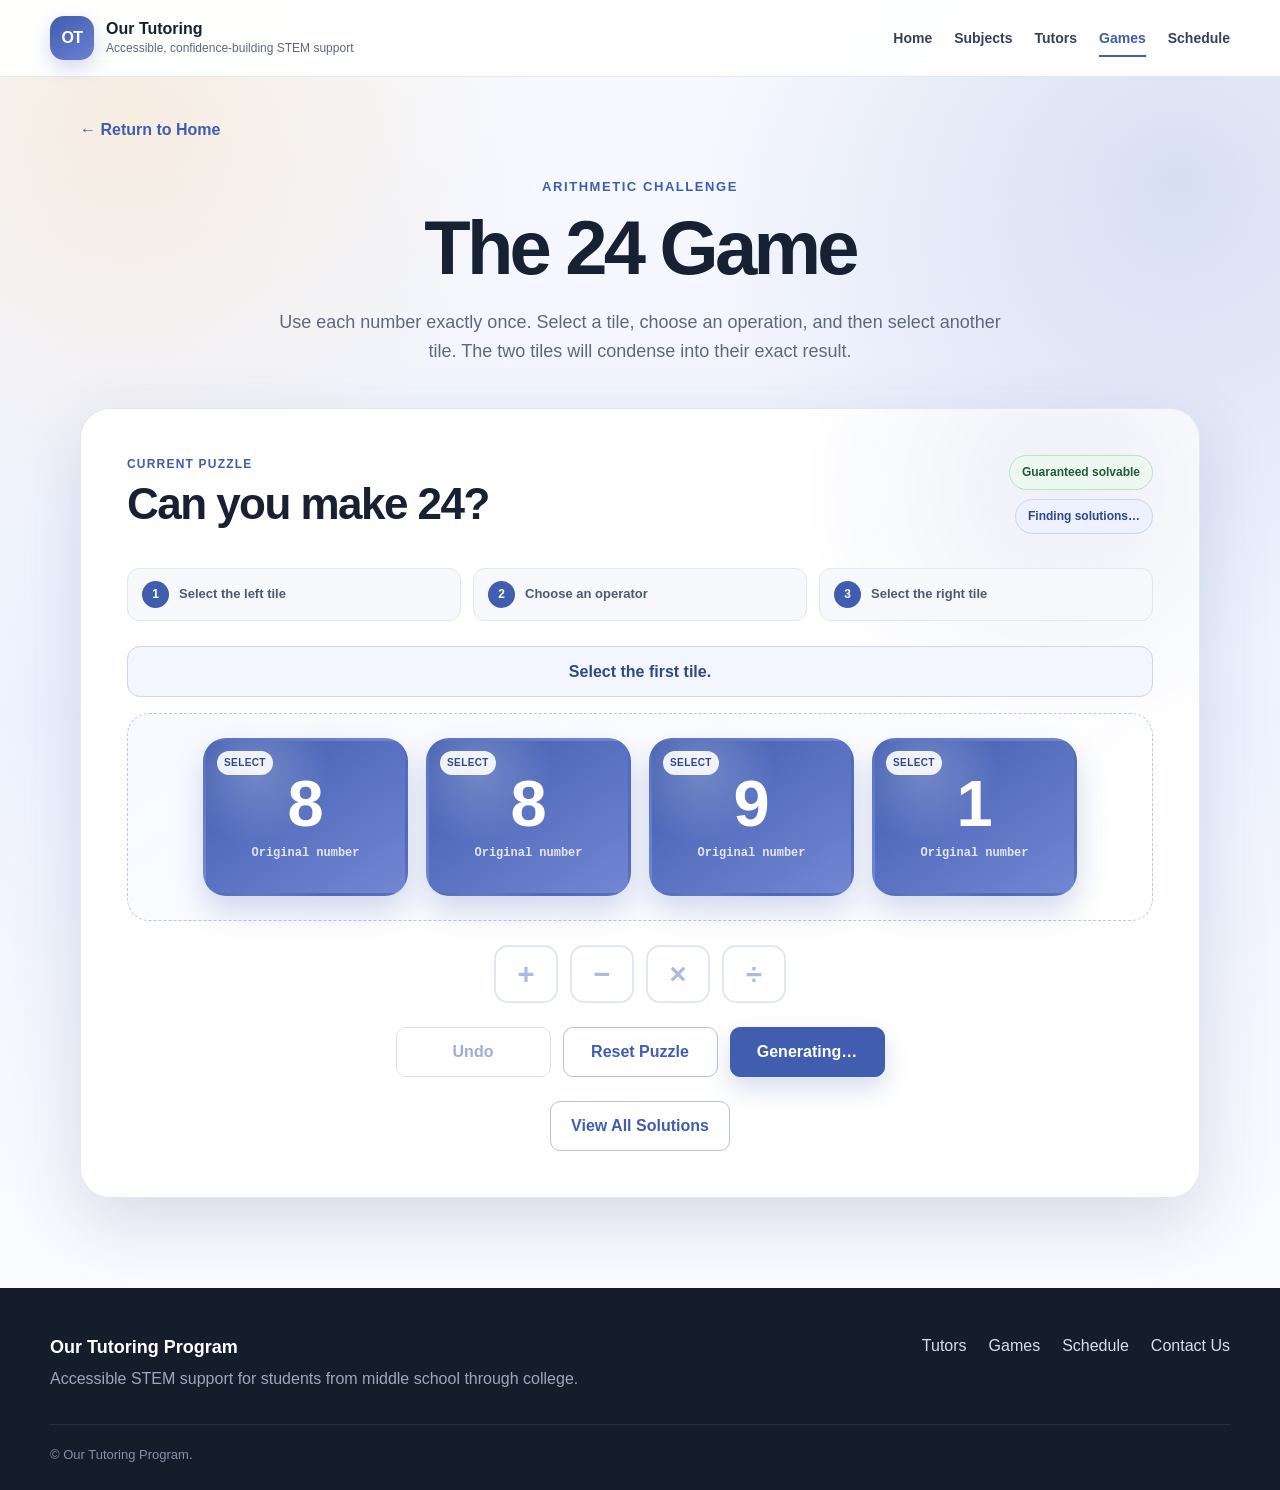
==== commit cd45c32e: "fixed 24 partially" ====
--- a/games/make_24/index.html
+++ b/games/make_24/index.html
@@ -224,14 +224,6 @@
                 </button>
             </div>
 
-            <div
-                id="gameFeedback"
-                class="game-feedback"
-                role="status"
-                aria-live="polite"
-            >
-                Combine the four tiles until only one value remains.
-            </div>
 
             <div class="game-controls">
                 <button
@@ -260,38 +252,6 @@
                 </button>
             </div>
 
-            <section
-                class="move-history-section"
-                aria-labelledby="moveHistoryHeading"
-            >
-                <div class="move-history-header">
-                    <div>
-                        <p class="challenge-label">
-                            Your work
-                        </p>
-
-                        <h3 id="moveHistoryHeading">
-                            Step history
-                        </h3>
-                    </div>
-
-                    <span
-                        id="remainingTileCount"
-                        class="remaining-tile-count"
-                    >
-                        4 tiles remaining
-                    </span>
-                </div>
-
-                <ol
-                    id="moveHistory"
-                    class="move-history"
-                >
-                    <li class="empty-history">
-                        Your operations will appear here.
-                    </li>
-                </ol>
-            </section>
 
             <div class="solution-actions">
                 <button
@@ -344,26 +304,6 @@
             ></p>
         </section>
 
-        <section class="game-explanation">
-            <div>
-                <p class="eyebrow">
-                    How the tiles work
-                </p>
-
-                <h2>
-                    Every move becomes a new exact value.
-                </h2>
-            </div>
-
-            <p>
-                Fractions are preserved rather than rounded. For example,
-                combining 8 and 3 with division creates an exact 8/3 tile,
-                which can then be used in the next operation. Undo restores
-                the previous set of tiles and Reset Puzzle returns to the
-                original four numbers.
-            </p>
-        </section>
-
     </main>
 
     <footer class="site-footer">
--- a/styles.css
+++ b/styles.css
@@ -499,8 +499,8 @@
 
 .subject-grid {
     display: grid;
-    grid-template-columns: repeat(4, minmax(0, 1fr));
-    gap: 18px;
+    grid-template-columns: repeat(5, minmax(0, 1fr));
+    gap: 12px;
 }
 
 .subject-card {
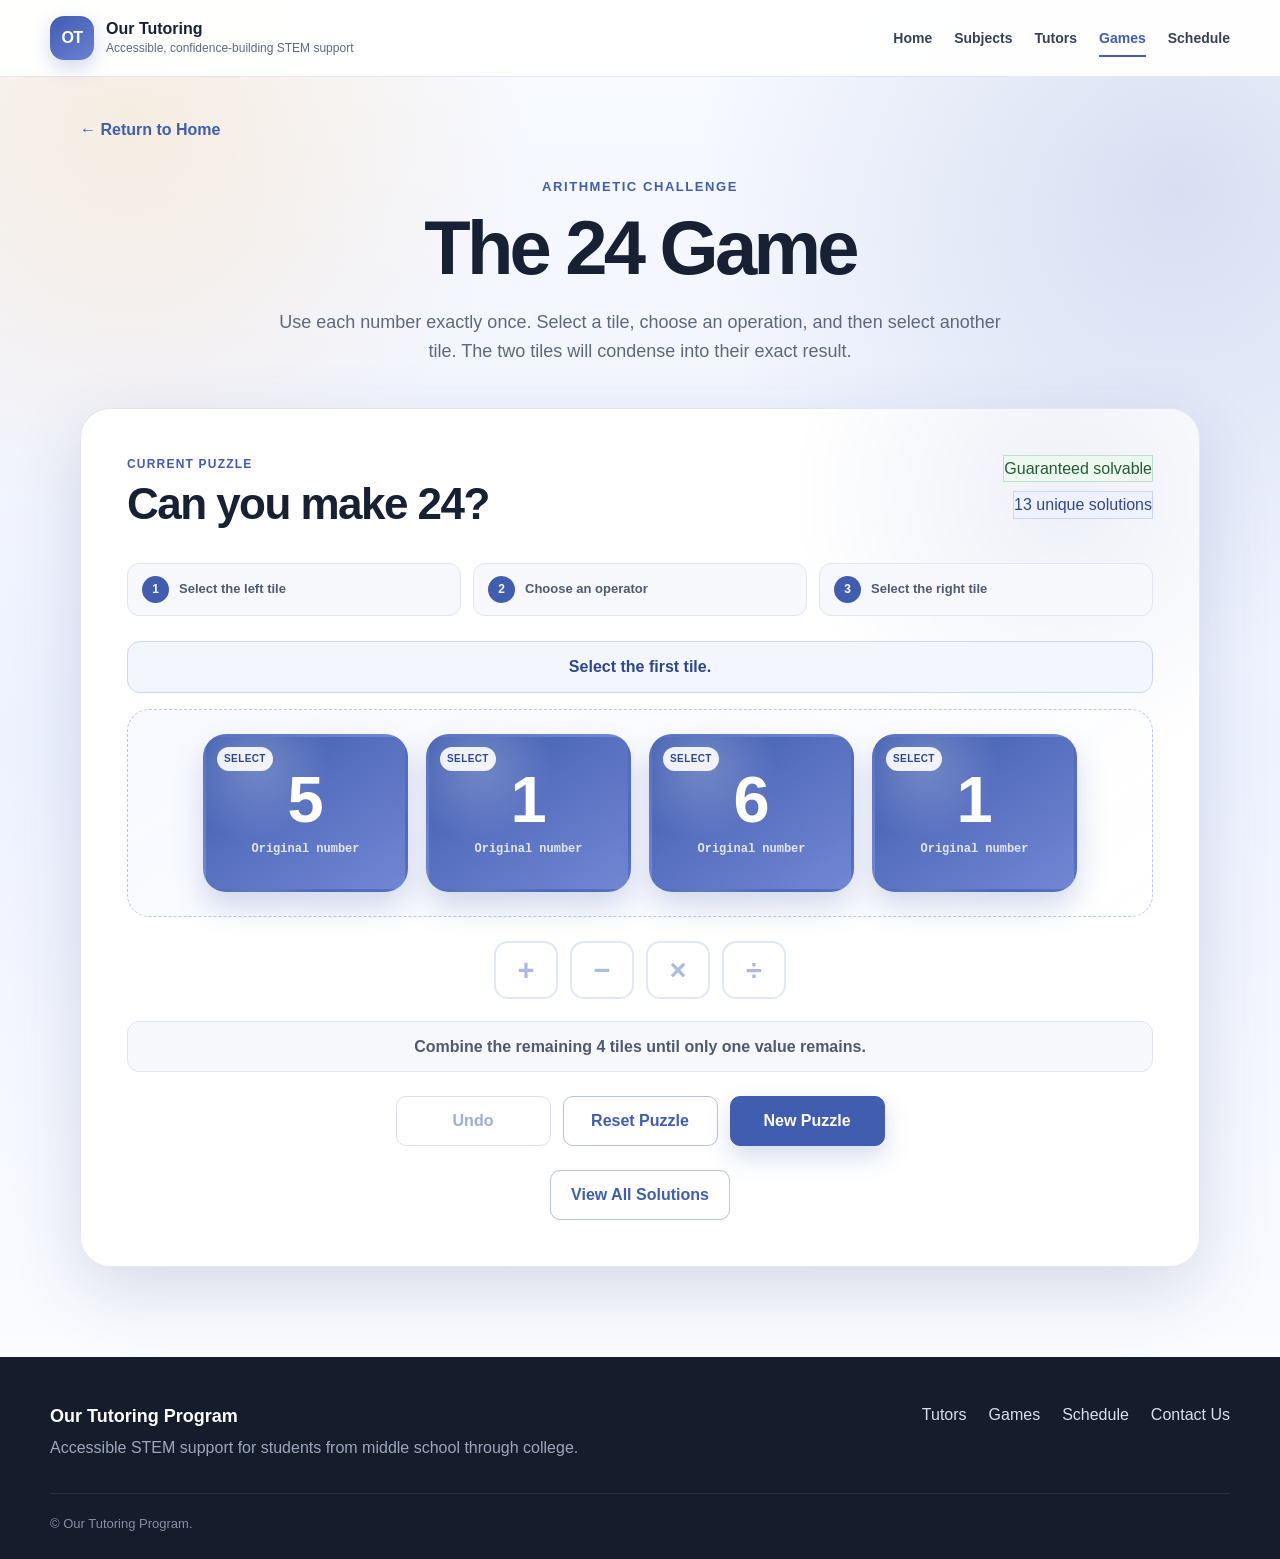
==== commit 13812bc4: "Make 24 update" ====
--- a/games/make_24/index.html
+++ b/games/make_24/index.html
@@ -27,7 +27,7 @@
     >
 
     <script
-        src="make_24.js?v=4"
+        src="make_24.js?v=6"
         defer
     ></script>
 </head>
@@ -224,6 +224,14 @@
                 </button>
             </div>
 
+            <div
+                id="gameFeedback"
+                class="game-feedback"
+                role="status"
+                aria-live="polite"
+            >
+                Combine the four tiles until only one value remains.
+            </div>
 
             <div class="game-controls">
                 <button
@@ -251,7 +259,6 @@
                     New Puzzle
                 </button>
             </div>
-
 
             <div class="solution-actions">
                 <button
--- a/games/make_24/make_24.css
+++ b/games/make_24/make_24.css
@@ -124,16 +124,6 @@
 
 .puzzle-status,
 .solution-count-badge,
-.remaining-tile-count {
-    display: inline-flex;
-    align-items: center;
-    min-height: 34px;
-    padding: 7px 12px;
-    border-radius: 999px;
-    font-size: 12px;
-    font-weight: 900;
-}
-
 .puzzle-status {
     color: #245b36;
     background: #edf9f0;
@@ -434,15 +424,6 @@
     opacity: 0.5;
 }
 
-.move-history-section {
-    margin-top: 31px;
-    padding: 24px;
-    background: #fbfcff;
-    border: 1px solid var(--border);
-    border-radius: 18px;
-}
-
-.move-history-header,
 .solutions-header {
     display: flex;
     align-items: flex-start;
@@ -450,7 +431,6 @@
     gap: 20px;
 }
 
-.move-history-header h3,
 .solutions-header h3 {
     margin: 0;
     font-size: 23px;
@@ -461,32 +441,6 @@
     color: #4e5870;
     background: #ffffff;
     border: 1px solid var(--border);
-}
-
-.move-history {
-    display: grid;
-    gap: 10px;
-    margin: 18px 0 0;
-    padding-left: 25px;
-}
-
-.move-history li {
-    padding: 11px 13px;
-    color: #3d4760;
-    background: #ffffff;
-    border: 1px solid var(--border);
-    border-radius: 10px;
-    font-family:
-        "Courier New",
-        Courier,
-        monospace;
-    font-weight: 800;
-}
-
-.move-history .empty-history {
-    color: var(--muted);
-    font-family: Arial, Helvetica, sans-serif;
-    font-weight: 600;
 }
 
 .solutions-panel {
@@ -611,7 +565,6 @@
     }
 
     .challenge-card-header,
-    .move-history-header,
     .solutions-header {
         flex-direction: column;
         gap: 14px;
@@ -686,7 +639,6 @@
         width: 100%;
     }
 
-    .move-history-section,
     .solutions-panel {
         padding: 20px 15px;
     }
